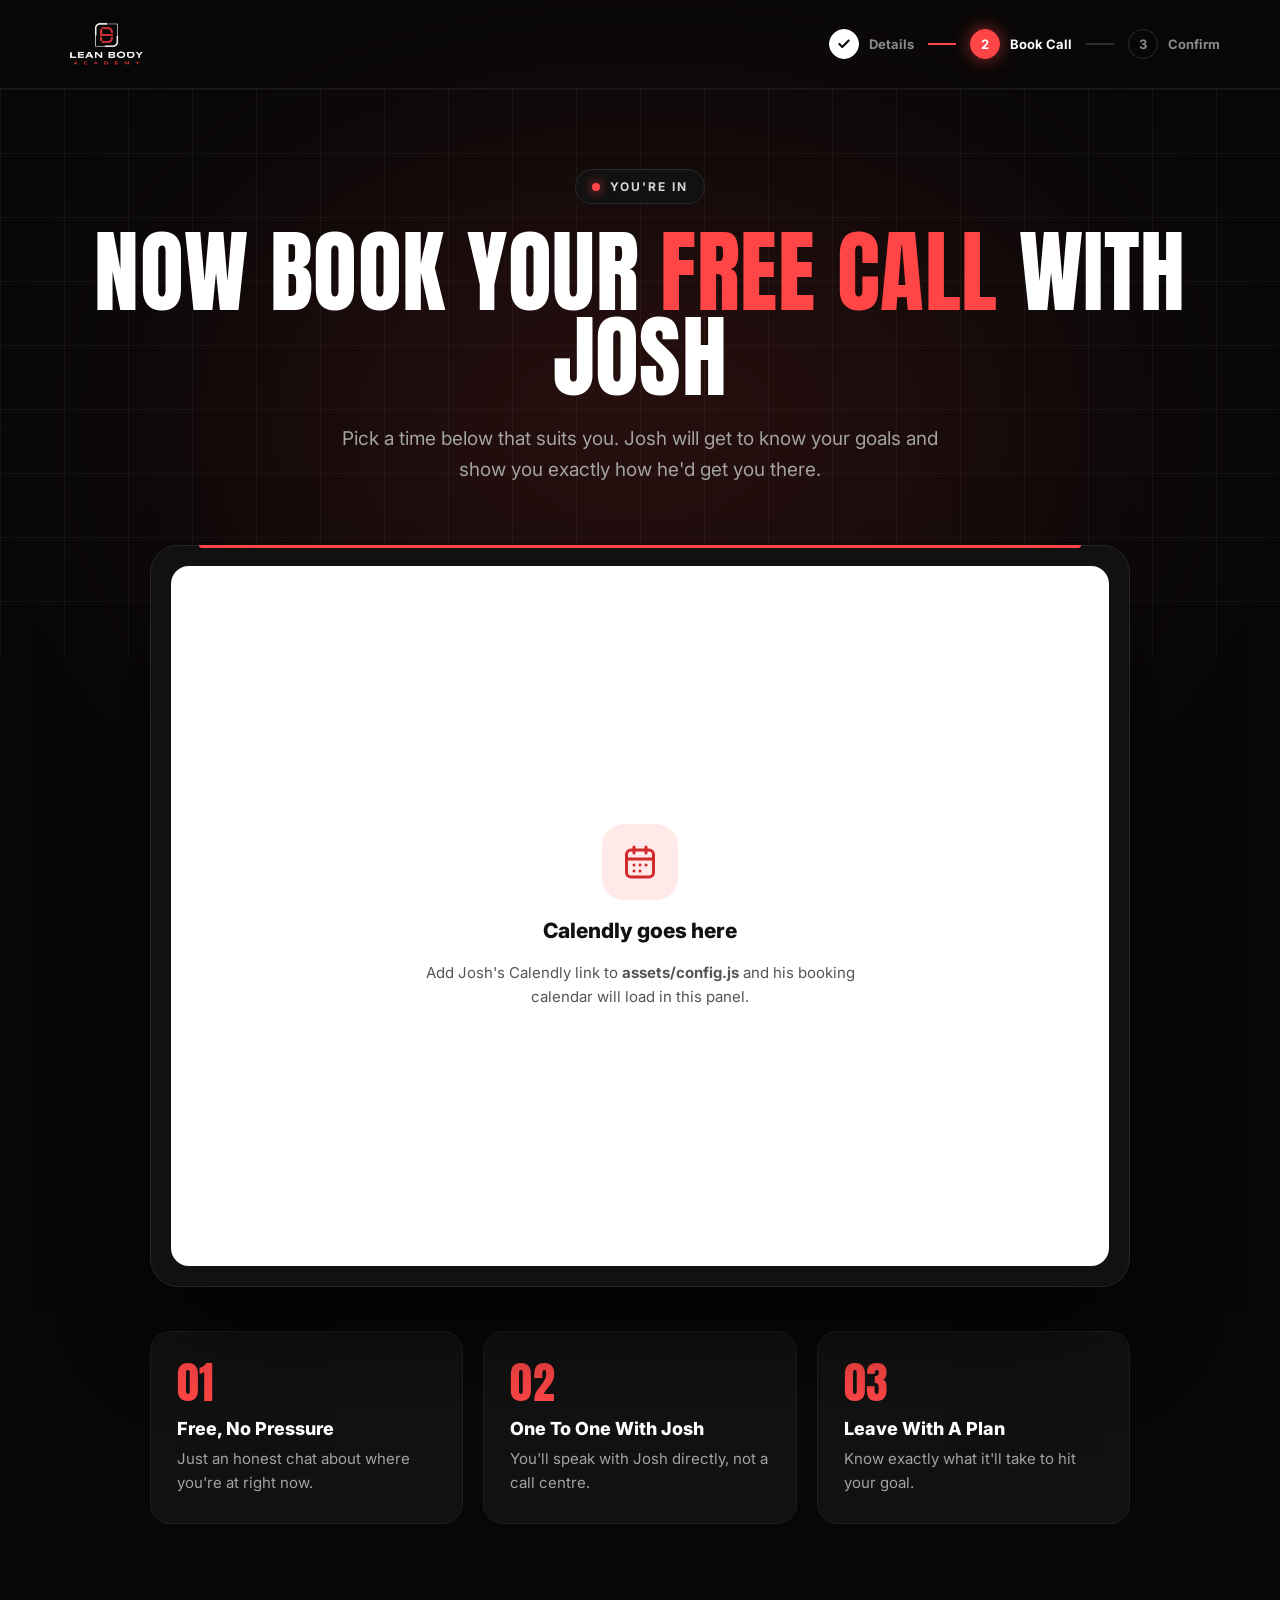
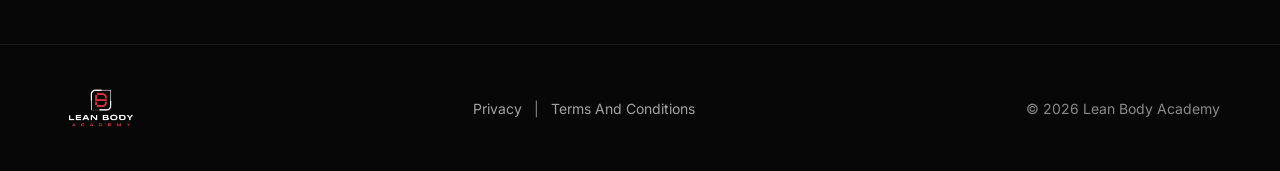
==== book.html @ 6768c85b "Add Lean Body Academy VSL funnel Three page funnel: VSL page with opt-in and transformation collage," ====
<!doctype html>
<html lang="en">
<head>
<meta charset="utf-8">
<meta name="viewport" content="width=device-width,initial-scale=1">
<title>Book Your Free Call | Lean Body Academy</title>
<meta name="robots" content="noindex">
<link rel="icon" href="assets/img/logo.png">
<link rel="preconnect" href="https://fonts.googleapis.com">
<link rel="preconnect" href="https://fonts.gstatic.com" crossorigin>
<link rel="stylesheet" href="https://fonts.googleapis.com/css2?family=Anton&family=Inter:wght@400;500;600;700;800&display=swap">
<link rel="stylesheet" href="assets/styles.css">
<script src="assets/config.js"></script>
</head>
<body>

<header class="nav">
  <div class="wrap">
    <img class="logo" src="assets/img/logo.png" alt="Lean Body Academy">
    <div class="steps" aria-label="Step 2 of 3">
      <div class="step done"><b><svg width="14" height="14" viewBox="0 0 24 24" fill="none" stroke="#070707" stroke-width="3.5" stroke-linecap="round" stroke-linejoin="round" aria-hidden="true"><path d="M20 6L9 17l-5-5"/></svg></b><span>Details</span></div>
      <div class="step-line on" aria-hidden="true"></div>
      <div class="step now"><b>2</b><span>Book Call</span></div>
      <div class="step-line" aria-hidden="true"></div>
      <div class="step"><b>3</b><span>Confirm</span></div>
    </div>
  </div>
</header>

<main>
  <section class="hero grid-bg" style="padding:80px 0 170px">
    <div class="glow" style="top:60%;width:880px;height:460px;opacity:.15" aria-hidden="true"></div>
    <div class="wrap" style="position:relative">
      <span class="pill"><i></i><span id="hello">You're In</span></span>
      <h1 class="disp" style="font-size:clamp(46px,7vw,100px)">Now Book Your <span class="red">Free Call</span> With Josh</h1>
      <p class="lede">Pick a time below that suits you. Josh will get to know your goals and show you exactly how he'd get you there.</p>
    </div>
  </section>

  <section style="padding:0 0 120px">
    <div class="wrap" style="max-width:1060px">
      <div class="cal-card">
        <div class="card-top" style="left:48px;right:48px" aria-hidden="true"></div>
        <div class="cal-inner" id="cal">
          <div class="cal-ph">
            <div style="width:76px;height:76px;border-radius:22px;background:#FFE9E9;display:flex;align-items:center;justify-content:center">
              <svg width="36" height="36" viewBox="0 0 24 24" fill="none" stroke="#D12A2A" stroke-width="2" stroke-linecap="round" stroke-linejoin="round" aria-hidden="true"><rect x="3" y="4" width="18" height="18" rx="3"/><path d="M16 2v4M8 2v4M3 10h18"/><path d="M8 14h.01M12 14h.01M16 14h.01M8 18h.01M12 18h.01"/></svg>
            </div>
            <p style="font-size:21px;font-weight:800">Calendly goes here</p>
            <p style="font-size:15px;line-height:1.6;color:#555;max-width:430px">Add Josh's Calendly link to <strong>assets/config.js</strong> and his booking calendar will load in this panel.</p>
          </div>
        </div>
      </div>

      <div class="perks">
        <div class="perk"><div class="n disp">01</div><h3>Free, No Pressure</h3><p>Just an honest chat about where you're at right now.</p></div>
        <div class="perk"><div class="n disp">02</div><h3>One To One With Josh</h3><p>You'll speak with Josh directly, not a call centre.</p></div>
        <div class="perk"><div class="n disp">03</div><h3>Leave With A Plan</h3><p>Know exactly what it'll take to hit your goal.</p></div>
      </div>
    </div>
  </section>
</main>

<footer class="footer">
  <div class="wrap">
    <img src="assets/img/logo.png" alt="Lean Body Academy">
    <div><a href="#">Privacy</a> <span style="padding:0 8px">|</span> <a href="#">Terms And Conditions</a></div>
    <div>© <span id="yr">2026</span> Lean Body Academy</div>
  </div>
</footer>

<script>
(function () {
  var cfg = window.FUNNEL_CONFIG || {};
  document.getElementById('yr').textContent = new Date().getFullYear();

  // Details from the opt-in (URL first, then session as a fallback)
  var p = new URLSearchParams(location.search), lead = {};
  try { lead = JSON.parse(sessionStorage.getItem('lb_lead') || '{}'); } catch (x) {}
  var name = p.get('name') || lead.name || '', email = p.get('email') || lead.email || '', phone = p.get('phone') || lead.phone || '';
  if (name) document.getElementById('hello').textContent = "You're In, " + name.split(' ')[0];

  if (!cfg.calendlyUrl) return;

  // Calendly inline embed with name, email and phone (first custom answer) prefilled
  var q = new URLSearchParams({ hide_gdpr_banner: '1', background_color: 'ffffff', primary_color: 'ff4545' });
  if (name) q.set('name', name);
  if (email) q.set('email', email);
  if (phone) q.set('a1', phone);
  var url = cfg.calendlyUrl + (cfg.calendlyUrl.indexOf('?') > -1 ? '&' : '?') + q.toString();

  var cal = document.getElementById('cal');
  cal.innerHTML = '<div class="calendly-inline-widget" data-url="' + url.replace(/"/g, '&quot;') + '"></div>';
  var s = document.createElement('script');
  s.src = 'https://assets.calendly.com/assets/external/widget.js';
  s.async = true;
  document.body.appendChild(s);

  // Send them to the confirmation page as soon as a booking is made
  window.addEventListener('message', function (e) {
    if (e.origin.indexOf('calendly.com') === -1 || !e.data || e.data.event !== 'calendly.event_scheduled') return;
    window.location.href = 'confirmed.html' + (name ? '?name=' + encodeURIComponent(name) : '');
  });
})();
</script>
</body>
</html>
---- assets/styles.css ----
:root{
  --red:#FF4545;
  --red-hot:#FF2E2E;
  --red-soft:#FF7070;
  --bg:#070707;
  --card:#111;
  --line:#1A1A1A;
  --line-2:#262626;
  --muted:#A3A3A3;
  --dim:#8A8A8A;
}
*{box-sizing:border-box}
html{scroll-behavior:smooth}
body{margin:0;font-family:'Inter',system-ui,sans-serif;background:var(--bg);color:#fff;-webkit-font-smoothing:antialiased;overflow-x:hidden}
a{color:var(--red)}a:hover{color:var(--red-soft)}
h1,h2,h3,p{margin:0}
img{max-width:100%}
.disp{font-family:'Anton',Impact,sans-serif;font-weight:400;text-transform:uppercase;letter-spacing:.005em}
.red{color:var(--red)}
.wrap{max-width:1240px;margin:0 auto;padding:0 40px}
.grid-bg{background-image:linear-gradient(rgba(255,255,255,.045) 1px,transparent 1px),linear-gradient(90deg,rgba(255,255,255,.045) 1px,transparent 1px);background-size:64px 64px}
.glow{position:absolute;left:50%;transform:translate(-50%,-50%);background:var(--red);opacity:.16;filter:blur(140px);border-radius:50%;pointer-events:none}
.muted{color:var(--muted)}

/* Nav + footer */
.nav{border-bottom:1px solid var(--line);position:relative;z-index:5}
.nav .wrap{display:flex;align-items:center;justify-content:space-between;padding-top:18px;padding-bottom:18px;gap:20px;flex-wrap:wrap}
.nav .logo{height:52px;width:auto;display:block}
.nav-cta{font-size:14px;font-weight:700;color:#fff;text-decoration:none;padding:12px 22px;border-radius:100px;border:1px solid #333;transition:border-color .2s ease}
.nav-cta:hover{color:#fff;border-color:var(--red)}
.footer{border-top:1px solid var(--line);padding:40px 0}
.footer .wrap{display:flex;justify-content:space-between;align-items:center;font-size:14px;color:var(--dim);gap:20px}
.footer img{height:46px;width:auto;display:block}
.footer a{color:var(--muted);text-decoration:none}
.footer a:hover{color:#fff}

/* Pieces */
.pill{display:inline-flex;align-items:center;gap:10px;padding:9px 16px;border-radius:100px;border:1px solid #2A2A2A;background:var(--card);font-size:12px;font-weight:700;letter-spacing:.16em;text-transform:uppercase;color:#D4D4D4}
.pill i{width:8px;height:8px;border-radius:50%;background:var(--red);box-shadow:0 0 12px var(--red);display:block}
.btn{display:inline-flex;align-items:center;justify-content:center;gap:14px;background:var(--red);color:#fff;padding:20px 38px;border-radius:999px;font-family:inherit;font-weight:800;font-size:18px;text-decoration:none;letter-spacing:.01em;border:0;cursor:pointer;transition:transform .25s ease,box-shadow .25s ease,background .25s ease;box-shadow:0 14px 40px -12px rgba(255,69,69,.7)}
.btn:hover{color:#fff;background:var(--red-hot);transform:translateY(-3px);box-shadow:0 22px 50px -12px rgba(255,69,69,.85)}
.btn .arr{transition:transform .25s ease}
.btn:hover .arr{transform:translateX(5px)}
.btn[disabled]{opacity:.7;cursor:wait;transform:none}
.card-top{position:absolute;top:-1px;left:44px;right:44px;height:3px;background:var(--red);border-radius:0 0 4px 4px}
@keyframes pulse{0%{box-shadow:0 0 0 0 rgba(255,69,69,.55)}100%{box-shadow:0 0 0 34px rgba(255,69,69,0)}}
.pulse{animation:pulse 1.8s ease-out infinite}

/* Hero */
.hero{position:relative;padding:80px 0 110px;text-align:center}
.hero h1{font-size:clamp(46px,7.4vw,108px);line-height:.95;margin:26px auto 0;max-width:1100px}
.hero .lede{font-size:19px;line-height:1.6;color:var(--muted);margin:24px auto 0;max-width:620px}
.video-wrap{position:relative;margin:56px auto 0;max-width:960px}
.video-frame{position:relative;border-radius:26px;padding:10px;background:linear-gradient(140deg,var(--red),#2A2A2A 40%,#2A2A2A 70%,var(--red))}
.video{position:relative;border-radius:18px;overflow:hidden;background:#0B0B0B;aspect-ratio:16/9;display:flex;align-items:center;justify-content:center}
.video iframe{position:absolute;inset:0;width:100%;height:100%;border:0}
.play{width:104px;height:104px;border-radius:50%;background:var(--red);display:flex;align-items:center;justify-content:center;border:0;cursor:pointer}
.video .live{position:absolute;top:20px;left:22px;display:inline-flex;align-items:center;gap:8px;font-size:12px;font-weight:700;letter-spacing:.14em;text-transform:uppercase;color:#fff;background:rgba(255,255,255,.08);padding:8px 14px;border-radius:100px}
.video .live i{width:8px;height:8px;border-radius:50%;background:var(--red);display:block}
.video .ph-label{position:absolute;bottom:20px;left:22px;color:var(--dim);font-size:13px;font-weight:600}
.float{position:absolute;width:210px;border-radius:16px;overflow:hidden;border:4px solid #fff;box-shadow:0 30px 60px -20px rgba(0,0,0,.9);transition:transform .4s ease;z-index:2}
.float img{width:100%;display:block}
.float.l{left:-150px;top:70px;transform:rotate(-9deg)}
.float.r{right:-150px;bottom:40px;transform:rotate(8deg)}
.float.l:hover{transform:rotate(-3deg) scale(1.06)}
.float.r:hover{transform:rotate(2deg) scale(1.06)}

/* Ticker */
.ticker{background:var(--red);padding:20px 0;transform:rotate(-1.5deg);margin:0 -20px;position:relative;z-index:2;overflow:hidden}
@keyframes marq{from{transform:translateX(0)}to{transform:translateX(-50%)}}
.marq{display:flex;gap:36px;width:max-content;white-space:nowrap;font-size:30px;color:var(--bg);animation:marq 28s linear infinite}

/* Opt in */
.split{display:grid;grid-template-columns:1fr 1.05fr;gap:80px;align-items:center}
.tick{display:flex;gap:14px;align-items:center;font-size:16px;line-height:1.55;color:#D4D4D4}
.tick .b{flex:0 0 28px;height:28px;border-radius:9px;background:rgba(255,69,69,.14);display:flex;align-items:center;justify-content:center}
.form-card{position:relative;background:var(--card);border:1px solid #232323;border-radius:28px;padding:46px 42px;box-shadow:0 40px 80px -30px rgba(0,0,0,.9)}
.field label{display:block;font-size:12px;font-weight:700;color:var(--muted);margin-bottom:9px;text-transform:uppercase;letter-spacing:.12em}
.field input{width:100%;padding:18px 20px;border-radius:14px;border:1px solid #2E2E2E;background:#0C0C0C;font-family:inherit;font-size:16px;color:#fff;transition:border-color .2s ease,box-shadow .2s ease}
.field input::placeholder{color:#6B6B6B}
.field input:focus{outline:none;border-color:var(--red);box-shadow:0 0 0 4px rgba(255,69,69,.18)}
.phone-row{display:flex;gap:10px}
.phone-row .cc{flex:0 0 auto;display:flex;align-items:center;padding:0 16px;border-radius:14px;border:1px solid #2E2E2E;background:#0C0C0C;font-size:16px;font-weight:600;color:#D4D4D4}

/* Collage */
.collage{display:grid;grid-template-columns:repeat(4,minmax(0,1fr));grid-auto-flow:dense;gap:18px}
.tile{position:relative;display:block;width:100%;aspect-ratio:1/1;padding:0;border:0;border-radius:20px;overflow:hidden;cursor:zoom-in;background:#151515;transition:transform .45s cubic-bezier(.2,.8,.2,1),box-shadow .45s ease;box-shadow:0 20px 40px -20px rgba(0,0,0,.9)}
.tile.big{grid-column:span 2;grid-row:span 2}
.tile.t1{transform:rotate(-1.6deg)}
.tile.t2{transform:rotate(1.2deg) translateY(10px)}
.tile.t3{transform:rotate(-.7deg) translateY(-6px)}
.tile.t4{transform:rotate(1.8deg)}
.tile img{width:100%;height:100%;object-fit:cover;display:block;filter:grayscale(.85) contrast(1.05);transform:scale(1.02);transition:filter .45s ease,transform .6s cubic-bezier(.2,.8,.2,1)}
.tile .ov{position:absolute;inset:0;display:flex;align-items:flex-end;justify-content:space-between;padding:18px;background:linear-gradient(0deg,rgba(7,7,7,.85),rgba(7,7,7,0) 55%);opacity:0;transition:opacity .35s ease}
.tile .tag{font-size:11px;font-weight:800;letter-spacing:.16em;text-transform:uppercase;color:#fff;background:var(--red);padding:7px 12px;border-radius:100px}
.tile .zoom{width:40px;height:40px;border-radius:50%;background:#fff;display:flex;align-items:center;justify-content:center}
.tile:hover,.tile:focus-visible{transform:rotate(0) scale(1.05);z-index:3;box-shadow:0 0 0 3px var(--red),0 30px 70px -18px rgba(255,69,69,.55);outline:none}
.tile:hover img,.tile:focus-visible img{filter:grayscale(0) contrast(1.05);transform:scale(1.1)}
.tile:hover .ov,.tile:focus-visible .ov{opacity:1}

/* Lightbox */
.lb{position:fixed;inset:0;z-index:999;background:rgba(5,5,5,.94);display:none;align-items:center;justify-content:center;gap:24px;padding:24px}
.lb.open{display:flex}
.lb-img{max-width:min(78vw,820px);max-height:84vh;border-radius:18px;display:block;box-shadow:0 0 0 3px var(--red),0 40px 100px -20px rgba(255,69,69,.45)}
.lb-count{position:absolute;top:16px;left:16px;background:var(--bg);color:#fff;font-size:13px;font-weight:800;letter-spacing:.1em;padding:8px 14px;border-radius:100px}
.lb-btn{width:54px;height:54px;border-radius:50%;border:1px solid rgba(255,255,255,.25);background:rgba(255,255,255,.08);display:flex;align-items:center;justify-content:center;cursor:pointer;transition:background .2s ease;flex:0 0 auto}
.lb-btn:hover{background:var(--red);border-color:var(--red)}
.lb-close{position:absolute;top:22px;right:22px}

/* Booking + confirm */
.steps{display:flex;align-items:center;gap:14px}
.step{display:flex;align-items:center;gap:10px;font-size:13px;font-weight:700;color:var(--dim)}
.step b{width:30px;height:30px;border-radius:50%;display:inline-flex;align-items:center;justify-content:center;border:1px solid #2E2E2E;color:var(--dim);font-size:13px}
.step.done b{background:#fff;border-color:#fff;color:var(--bg)}
.step.now{color:#fff}
.step.now b{background:var(--red);border-color:var(--red);color:#fff;box-shadow:0 0 18px rgba(255,69,69,.6)}
.step-line{width:28px;height:2px;background:#2E2E2E}
.step-line.on{background:var(--red)}
.cal-card{position:relative;margin-top:-110px;background:var(--card);border:1px solid var(--line-2);border-radius:28px;padding:20px;box-shadow:0 50px 100px -30px rgba(0,0,0,.95)}
.cal-inner{min-height:700px;border-radius:18px;background:#fff;color:#111;overflow:hidden}
.cal-inner .calendly-inline-widget{min-width:320px;height:700px}
.cal-ph{min-height:700px;display:flex;flex-direction:column;align-items:center;justify-content:center;gap:18px;padding:40px;text-align:center}
.perks{display:grid;grid-template-columns:repeat(auto-fit,minmax(250px,1fr));gap:20px;margin-top:44px}
.perk{background:var(--card);border:1px solid #1F1F1F;border-radius:20px;padding:28px 26px;transition:border-color .25s ease,transform .25s ease}
.perk:hover{border-color:var(--red);transform:translateY(-4px)}
.perk .n{font-size:44px;color:var(--red);line-height:1}
.perk h3{font-size:18px;font-weight:800;margin-top:14px}
.perk p{font-size:15px;line-height:1.6;color:var(--muted);margin-top:8px}
.ph{position:relative;border-radius:18px;overflow:hidden;border:4px solid #fff;box-shadow:0 30px 60px -20px rgba(0,0,0,.9);transition:transform .45s cubic-bezier(.2,.8,.2,1),box-shadow .45s ease}
.ph img{width:100%;display:block;filter:grayscale(.8);transition:filter .45s ease}
.ph.a{transform:rotate(-5deg)}
.ph.b{transform:rotate(2deg) translateY(-18px)}
.ph.c{transform:rotate(6deg)}
.ph:hover{transform:rotate(0) scale(1.06);box-shadow:0 0 0 3px var(--red),0 30px 70px -18px rgba(255,69,69,.55);z-index:2}
.ph:hover img{filter:grayscale(0)}

@media (max-width:900px){
  .wrap{padding:0 20px}
  .float{display:none}
  .split{grid-template-columns:1fr;gap:40px}
  .collage{grid-template-columns:repeat(2,minmax(0,1fr));gap:12px}
  .tile.t1,.tile.t2,.tile.t3,.tile.t4,.ph.a,.ph.b,.ph.c{transform:none}
  .btn{width:100%;padding:18px 24px}
  .form-card{padding:30px 20px}
  .cal-card{padding:10px}
  .step span{display:none}
  .lb{gap:10px;padding:12px}
  .lb-btn{width:44px;height:44px}
  .footer .wrap{flex-direction:column;text-align:center}
}
@media (prefers-reduced-motion:reduce){
  *{animation:none!important;transition:none!important;scroll-behavior:auto!important}
}
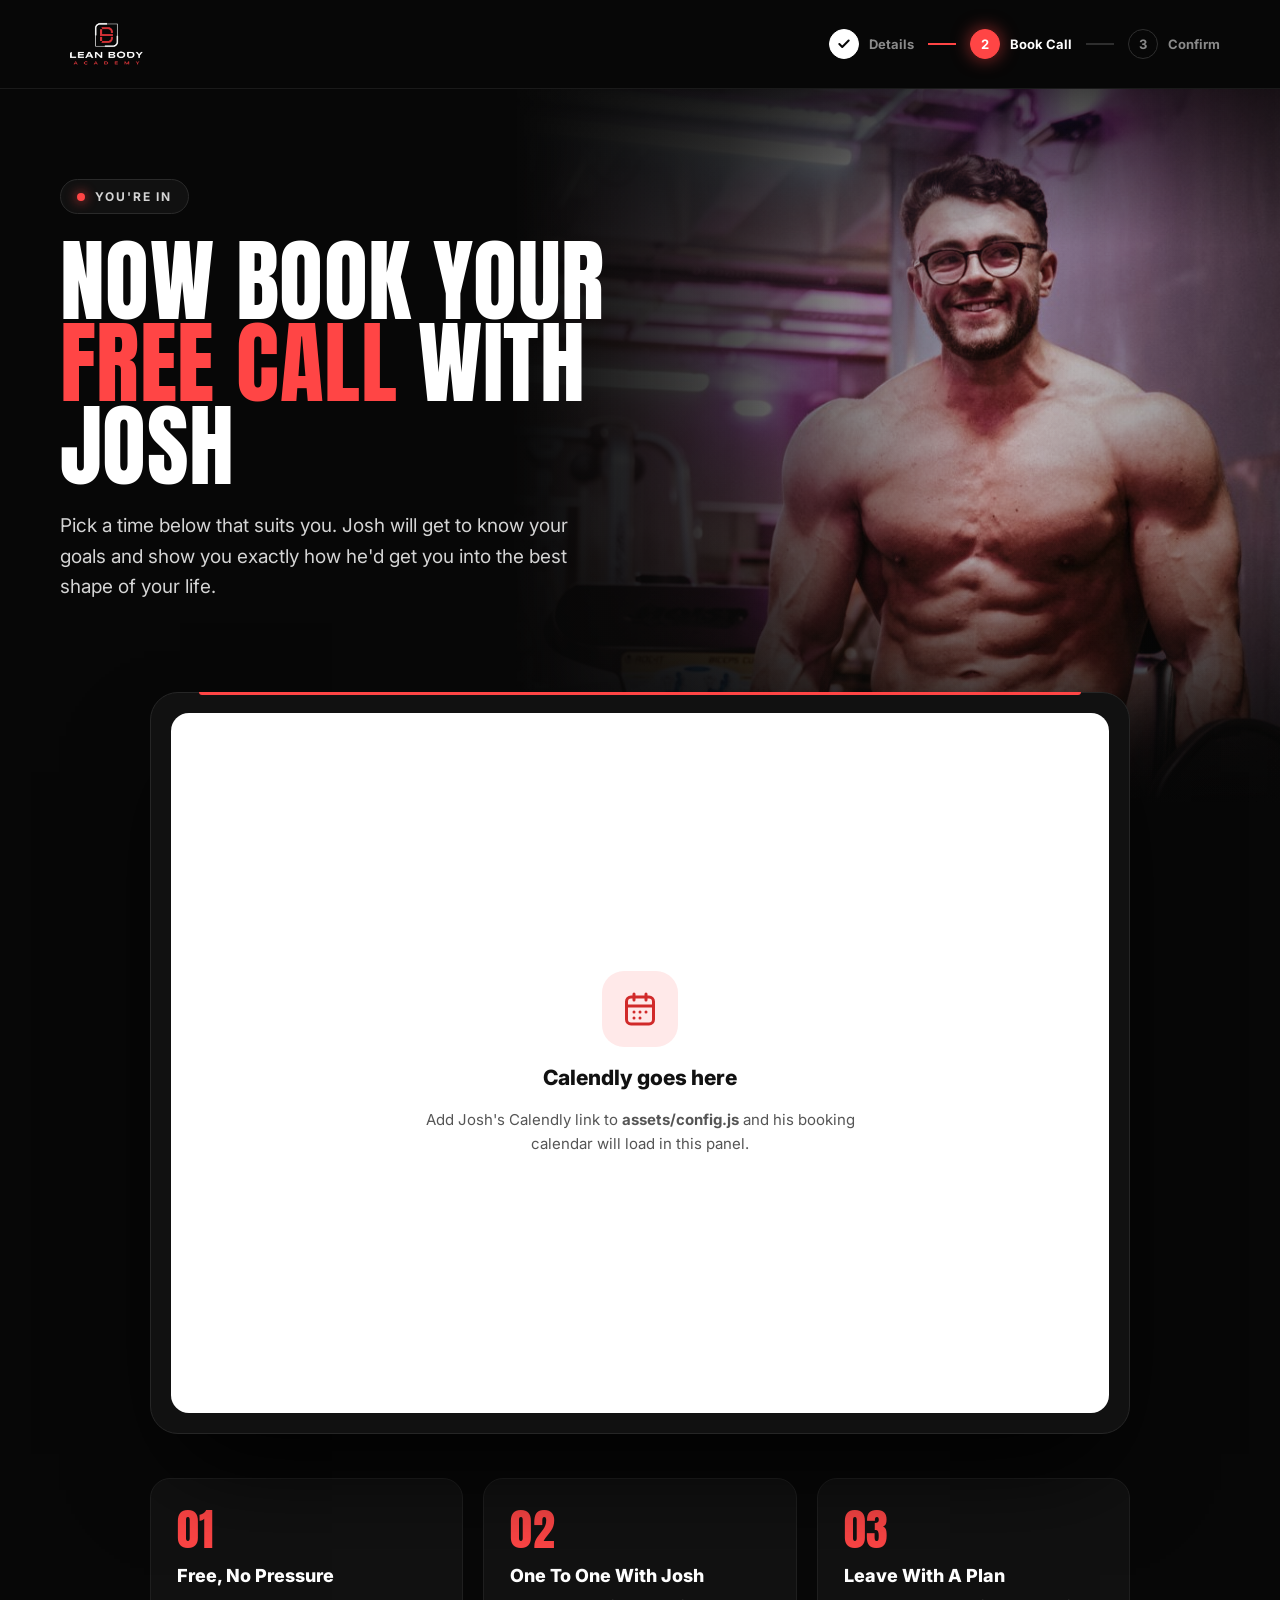
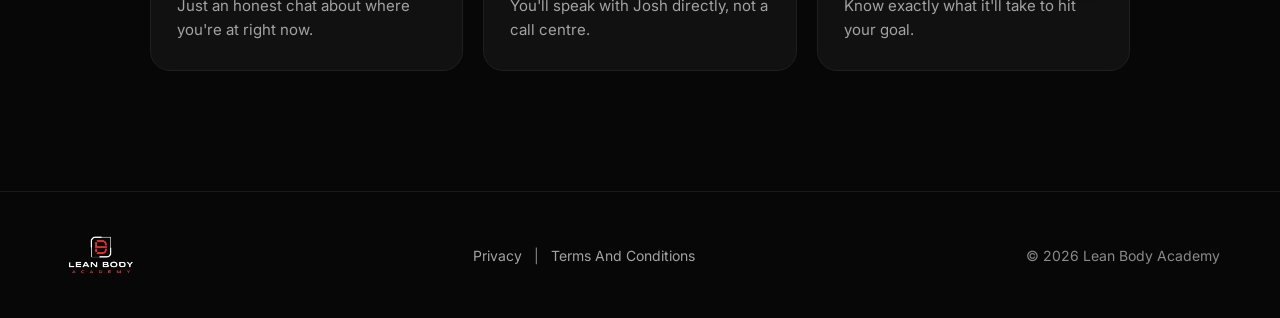
==== commit 1d15b2fe: "Swap grid background for Josh photo hero and make copy generic Hero, final CTA, booking and confirma" ====
--- a/book.html
+++ b/book.html
@@ -28,12 +28,18 @@
 </header>
 
 <main>
-  <section class="hero grid-bg" style="padding:80px 0 170px">
-    <div class="glow" style="top:60%;width:880px;height:460px;opacity:.15" aria-hidden="true"></div>
+  <section style="position:relative;padding:90px 0 200px">
+    <div class="photo-bg" aria-hidden="true">
+      <img src="assets/img/josh.jpg" alt="">
+      <div class="tint"></div>
+      <div class="fade"></div>
+    </div>
     <div class="wrap" style="position:relative">
-      <span class="pill"><i></i><span id="hello">You're In</span></span>
-      <h1 class="disp" style="font-size:clamp(46px,7vw,100px)">Now Book Your <span class="red">Free Call</span> With Josh</h1>
-      <p class="lede">Pick a time below that suits you. Josh will get to know your goals and show you exactly how he'd get you there.</p>
+      <div style="max-width:640px">
+        <span class="pill"><i></i><span id="hello">You're In</span></span>
+        <h1 class="disp" style="font-size:clamp(48px,7vw,104px);line-height:.92;margin-top:26px">Now Book Your <span class="red">Free Call</span> With Josh</h1>
+        <p style="font-size:19px;line-height:1.6;color:#D4D4D4;margin-top:24px;max-width:520px">Pick a time below that suits you. Josh will get to know your goals and show you exactly how he'd get you into the best shape of your life.</p>
+      </div>
     </div>
   </section>
 
--- a/assets/styles.css
+++ b/assets/styles.css
@@ -18,7 +18,11 @@
 .disp{font-family:'Anton',Impact,sans-serif;font-weight:400;text-transform:uppercase;letter-spacing:.005em}
 .red{color:var(--red)}
 .wrap{max-width:1240px;margin:0 auto;padding:0 40px}
-.grid-bg{background-image:linear-gradient(rgba(255,255,255,.045) 1px,transparent 1px),linear-gradient(90deg,rgba(255,255,255,.045) 1px,transparent 1px);background-size:64px 64px}
+.photo-bg{position:absolute;top:0;right:0;bottom:0;width:60%;overflow:hidden;pointer-events:none}
+.photo-bg img{width:100%;height:100%;object-fit:cover;object-position:60% 18%;display:block}
+.photo-bg .tint{position:absolute;inset:0;background:var(--red);mix-blend-mode:color;opacity:.18}
+.photo-bg .fade{position:absolute;inset:0;background:linear-gradient(90deg,var(--bg) 0%,rgba(7,7,7,.75) 28%,rgba(7,7,7,.15) 62%,rgba(7,7,7,.45) 100%),linear-gradient(0deg,var(--bg) 0%,rgba(7,7,7,0) 38%),linear-gradient(180deg,rgba(7,7,7,.7) 0%,rgba(7,7,7,0) 22%)}
+.photo-bg.short{bottom:auto;height:760px}
 .glow{position:absolute;left:50%;transform:translate(-50%,-50%);background:var(--red);opacity:.16;filter:blur(140px);border-radius:50%;pointer-events:none}
 .muted{color:var(--muted)}
 
@@ -42,6 +46,15 @@
 .btn .arr{transition:transform .25s ease}
 .btn:hover .arr{transform:translateX(5px)}
 .btn[disabled]{opacity:.7;cursor:wait;transform:none}
+.btn-ghost{display:inline-flex;align-items:center;justify-content:center;gap:12px;color:#fff;padding:19px 30px;border-radius:999px;font-weight:700;font-size:17px;text-decoration:none;border:1px solid rgba(255,255,255,.28);background:rgba(7,7,7,.35);transition:border-color .2s ease,background .2s ease}
+.btn-ghost:hover{color:#fff;border-color:var(--red);background:rgba(255,69,69,.12)}
+.hero-josh{position:relative;min-height:820px;display:flex;flex-direction:column}
+.hero-josh .nav{border-bottom:0}
+.hero-josh .nav-cta{background:rgba(7,7,7,.35);border-color:rgba(255,255,255,.28)}
+.hero-copy{position:relative;z-index:2;flex:1;display:flex;align-items:center;width:100%;padding-top:60px;padding-bottom:120px}
+.hero-copy .inner{max-width:640px}
+.hero-copy h1{font-size:clamp(52px,7.6vw,118px);line-height:.92;margin-top:26px}
+.hero-copy .lede{font-size:19px;line-height:1.6;color:#D4D4D4;margin-top:26px;max-width:520px}
 .card-top{position:absolute;top:-1px;left:44px;right:44px;height:3px;background:var(--red);border-radius:0 0 4px 4px}
 @keyframes pulse{0%{box-shadow:0 0 0 0 rgba(255,69,69,.55)}100%{box-shadow:0 0 0 34px rgba(255,69,69,0)}}
 .pulse{animation:pulse 1.8s ease-out infinite}
@@ -136,6 +149,12 @@
 
 @media (max-width:900px){
   .wrap{padding:0 20px}
+  .photo-bg{width:100%}
+  .photo-bg img{object-position:70% 15%}
+  .photo-bg .fade{background:linear-gradient(0deg,var(--bg) 0%,rgba(7,7,7,.7) 45%,rgba(7,7,7,.55) 100%)}
+  .hero-josh{min-height:0}
+  .wrap.hero-copy{padding:40px 20px 110px}
+  .btn-ghost{width:100%;padding:18px 24px}
   .float{display:none}
   .split{grid-template-columns:1fr;gap:40px}
   .collage{grid-template-columns:repeat(2,minmax(0,1fr));gap:12px}
